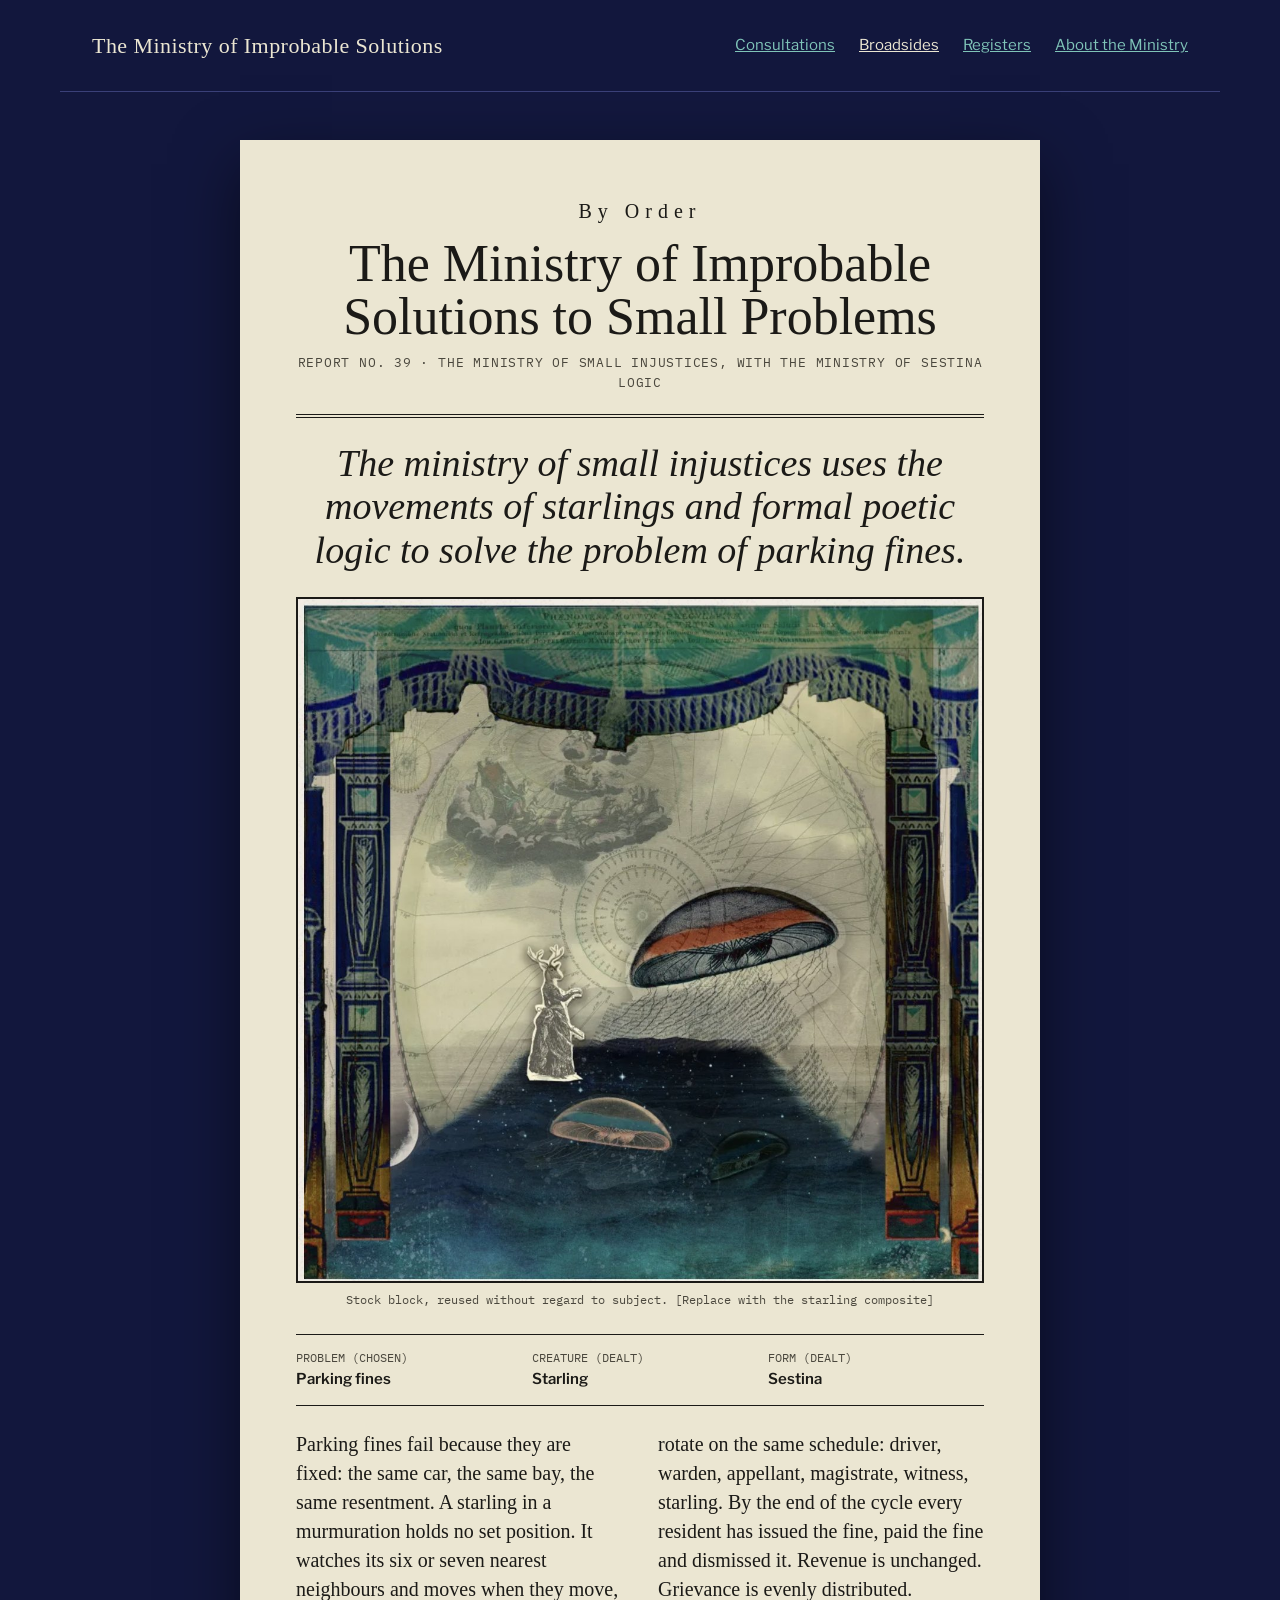
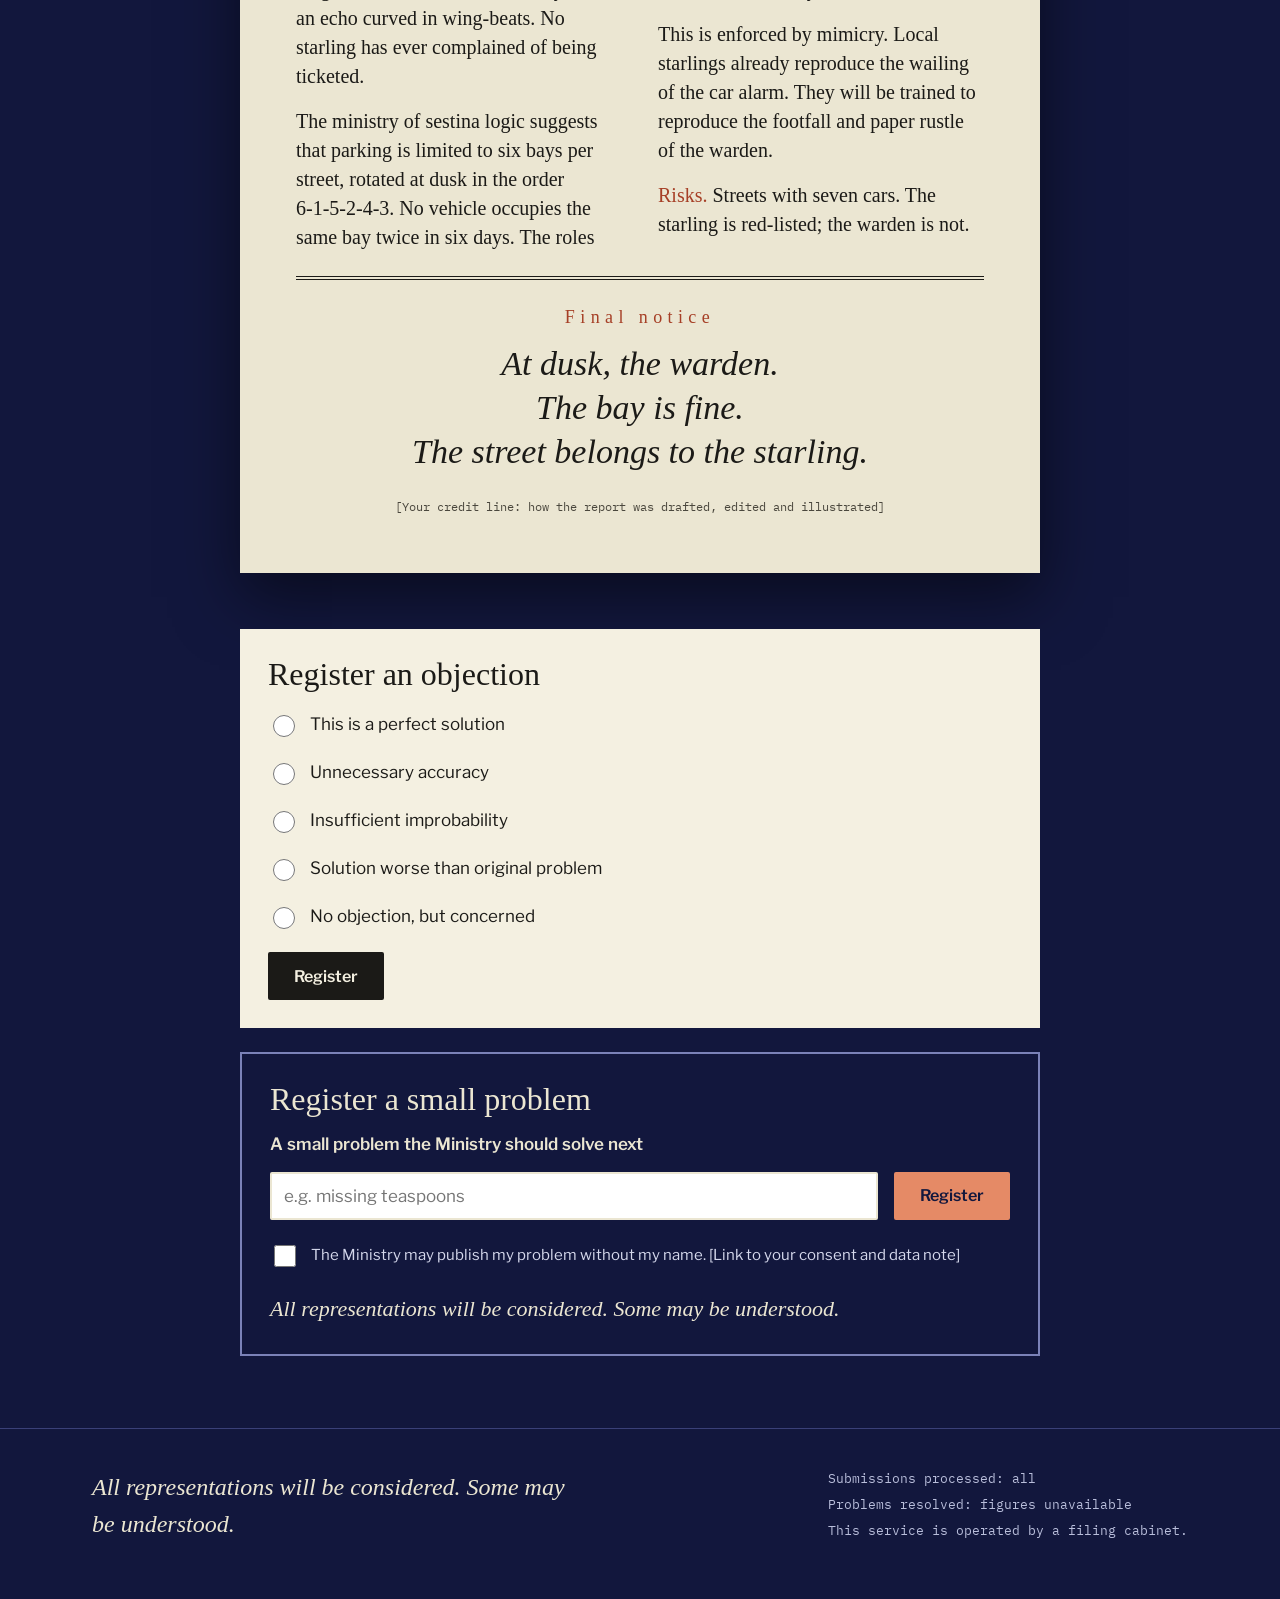
==== broadside.html @ 8d405b08 "Add files via upload" ====
<!doctype html>
<html lang="en">
<head>
<meta charset="utf-8">
<meta name="viewport" content="width=device-width, initial-scale=1">
<title>Report No. 39: Parking fines, by starling and sestina · The Ministry of Improbable Solutions</title>
<meta name="description" content="Report No. 39. Problem: parking fines. Creature: starling. Form: sestina.">
<link rel="preconnect" href="https://fonts.googleapis.com">
<link rel="preconnect" href="https://fonts.gstatic.com" crossorigin>
<link href="https://fonts.googleapis.com/css2?family=IM+Fell+English:ital@0;1&family=IM+Fell+English+SC&family=Libre+Franklin:wght@400;500;600&family=IBM+Plex+Mono:wght@400;500&display=swap" rel="stylesheet">
<link rel="stylesheet" href="styles.css">
</head>
<body>
<a class="skip-link" href="#main">Skip to the report</a>

<header class="site-header">
  <a class="site-name" href="index.html">The Ministry of Improbable Solutions</a>
  <nav class="site-nav" aria-label="Main">
    <a href="index.html">Consultations</a>
    <a href="broadside.html" aria-current="page">Broadsides</a>
    <a href="#register">Registers</a>
    <a href="index.html#about">About the Ministry</a>
  </nav>
</header>

<main id="main" class="page">

  <article class="sheet">
    <div class="masthead">
      <div class="masthead-order">By Order</div>
      <div class="masthead-name">The Ministry of Improbable Solutions to Small Problems</div>
      <div class="masthead-ref">Report No. 39 · The ministry of small injustices, with the ministry of sestina logic</div>
    </div>

    <h1 class="sheet-title">The ministry of small injustices uses the movements of starlings and formal poetic logic to solve the problem of parking fines.</h1>

    <figure class="plate">
      <img src="images/theatre.jpg" width="1156" height="1154" alt="Collaged paper theatre: blue and green proscenium columns frame an astronomical chart, a deer-headed figure in a Victorian dress, and jellyfish drifting over a dark sea.">
      <figcaption>Stock block, reused without regard to subject. [Replace with the starling composite]</figcaption>
    </figure>

    <dl class="particulars">
      <div><dt>Problem (chosen)</dt><dd>Parking fines</dd></div>
      <div><dt>Creature (dealt)</dt><dd>Starling</dd></div>
      <div><dt>Form (dealt)</dt><dd>Sestina</dd></div>
    </dl>

    <div class="report">
      <p>Parking fines fail because they are fixed: the same car, the same bay, the same resentment. A starling in a murmuration holds no set position. It watches its six or seven nearest neighbours and moves when they move, an echo curved in wing-beats. No starling has ever complained of being ticketed.</p>
      <p>The ministry of sestina logic suggests that parking is limited to six bays per street, rotated at dusk in the order <span style="white-space: nowrap">6-1-5-2-4-3</span>. No vehicle occupies the same bay twice in six days. The roles rotate on the same schedule: driver, warden, appellant, magistrate, witness, starling. By the end of the cycle every resident has issued the fine, paid the fine and dismissed it. Revenue is unchanged. Grievance is evenly distributed.</p>
      <p>This is enforced by mimicry. Local starlings already reproduce the wailing of the car alarm. They will be trained to reproduce the footfall and paper rustle of the warden.</p>
      <p><span class="head">Risks.</span> Streets with seven cars. The starling is red-listed; the warden is not.</p>
    </div>

    <div class="signage">
      <div class="signage-label">Final notice</div>
      <p>At dusk, the warden.<br>The bay is fine.<br>The street belongs to the starling.</p>
    </div>

    <p class="credit">[Your credit line: how the report was drafted, edited and illustrated]</p>
  </article>

  <section id="register" class="column" aria-label="Registers">

    <form class="register" id="objection-form">
      <fieldset>
        <legend>Register an objection</legend>
        <label class="option"><input type="radio" name="objection" value="perfect">This is a perfect solution</label>
        <label class="option"><input type="radio" name="objection" value="accuracy">Unnecessary accuracy</label>
        <label class="option"><input type="radio" name="objection" value="improbability">Insufficient improbability</label>
        <label class="option"><input type="radio" name="objection" value="worse">Solution worse than original problem</label>
        <label class="option"><input type="radio" name="objection" value="concerned">No objection, but concerned</label>
      </fieldset>
      <button type="submit" class="btn">Register</button>
      <p class="status" id="objection-status" role="status" hidden></p>
    </form>

    <form class="register referred" id="amendment-form" hidden>
      <p class="referral">Objection registered · you are referred to</p>
      <h2>The Public Amendments Office</h2>
      <label class="field-label" for="amendment">What would you keep, change or investigate in this proposal?</label>
      <p class="help">A sentence or two is enough. You do not have to agree with the Ministry.</p>
      <textarea id="amendment" name="amendment" rows="5"></textarea>
      <button type="submit" class="btn">Lodge amendment</button>
      <p class="small">Received by the Department of Improbable Improvements.</p>
      <p class="status" id="amendment-status" role="status" hidden></p>
    </form>

    <form class="register on-navy" id="problem-form">
      <h2>Register a small problem</h2>
      <label class="field-label" for="problem">A small problem the Ministry should solve next</label>
      <div class="row">
        <input id="problem" name="problem" type="text" placeholder="e.g. missing teaspoons">
        <button type="submit" class="btn btn-coral">Register</button>
      </div>
      <label class="option"><input type="checkbox" name="consent">The Ministry may publish my problem without my name. [Link to your consent and data note]</label>
      <p class="status" id="problem-status" role="status" hidden></p>
      <p class="status">All representations will be considered. Some may be understood.</p>
    </form>
  </section>
</main>

<footer class="site-footer">
  <div class="site-footer-inner">
    <p class="motto">All representations will be considered. Some may be understood.</p>
    <div class="footer-status">
      <span>Submissions processed: all</span>
      <span>Problems resolved: figures unavailable</span>
      <span>This service is operated by a filing cabinet.</span>
    </div>
  </div>
</footer>

<script src="script.js"></script>
</body>
</html>
---- styles.css ----
/* The Ministry of Improbable Solutions to Small Problems — shared styles */

:root {
  --navy: #12173d;
  --navy-line: #3a4078;
  --navy-outline: #7b82b8;
  --navy-muted: #b9bedb;
  --parchment: #ebe6d2;
  --paper: #f4f0e1;
  --ink: #1b1a17;
  --ink-soft: #33312a;
  --ink-muted: #4a473d;
  --vermilion: #a63f26;
  --coral: #e58a66;
  --teal: #7fc4b8;
  --display: 'IM Fell English', Georgia, serif;
  --display-sc: 'IM Fell English SC', Georgia, serif;
  --sans: 'Libre Franklin', system-ui, -apple-system, 'Segoe UI', sans-serif;
  --mono: 'IBM Plex Mono', ui-monospace, Menlo, monospace;
}

* { box-sizing: border-box; }

body {
  margin: 0;
  background: var(--navy);
  color: var(--parchment);
  font-family: var(--sans);
  font-size: 17px;
  line-height: 1.55;
}

a { color: var(--teal); }
a:hover { color: var(--parchment); }

button:focus-visible,
a:focus-visible,
input:focus-visible,
textarea:focus-visible {
  outline: 3px solid var(--coral);
  outline-offset: 3px;
}

[hidden] { display: none !important; }

.skip-link {
  position: absolute;
  left: -9999px;
}
.skip-link:focus {
  left: 12px;
  top: 12px;
  padding: 10px 14px;
  background: var(--parchment);
  color: var(--ink);
  z-index: 10;
}

/* Header and footer */

.site-header {
  max-width: 1160px;
  margin: 0 auto;
  padding: 22px 32px;
  display: flex;
  flex-wrap: wrap;
  gap: 12px 32px;
  align-items: center;
  justify-content: space-between;
  border-bottom: 1px solid var(--navy-line);
}
.site-name {
  font-family: var(--display-sc);
  font-size: 22px;
  letter-spacing: 0.02em;
  color: var(--parchment);
  text-decoration: none;
}
.site-nav {
  display: flex;
  flex-wrap: wrap;
  gap: 4px 24px;
  font-size: 15px;
}
.site-nav a { padding: 12px 0; }
.site-nav a[aria-current="page"] { color: var(--parchment); }

.site-footer { border-top: 1px solid var(--navy-line); }
.site-footer-inner {
  max-width: 1160px;
  margin: 0 auto;
  padding: 40px 32px 56px;
  display: flex;
  flex-wrap: wrap;
  gap: 24px 64px;
  justify-content: space-between;
}
.motto {
  margin: 0;
  font-family: var(--display);
  font-style: italic;
  font-size: 24px;
  max-width: 20em;
}
.footer-status {
  display: flex;
  flex-direction: column;
  gap: 6px;
  font-family: var(--mono);
  font-size: 13px;
  color: var(--navy-muted);
}

/* Page column */

.page {
  padding: 48px 20px 72px;
  display: flex;
  flex-direction: column;
  gap: 56px;
  align-items: center;
}
.column {
  width: 100%;
  max-width: 800px;
  display: flex;
  flex-direction: column;
  gap: 24px;
}

/* The printed sheet */

.sheet {
  width: 100%;
  max-width: 800px;
  background: var(--parchment);
  color: var(--ink);
  padding: clamp(20px, 5vw, 56px);
  display: flex;
  flex-direction: column;
  gap: 24px;
  box-shadow: 0 24px 60px rgba(0, 0, 0, 0.5);
}
.masthead {
  display: flex;
  flex-direction: column;
  gap: 10px;
  text-align: center;
  border-bottom: 4px double var(--ink);
  padding-bottom: 20px;
}
.masthead-order {
  font-family: var(--display-sc);
  font-size: 20px;
  letter-spacing: 0.3em;
}
.masthead-name {
  font-family: var(--display);
  font-size: clamp(30px, 5.4vw, 52px);
  line-height: 1.02;
}
.masthead-ref,
.mono-note {
  font-family: var(--mono);
  font-size: 13px;
  letter-spacing: 0.06em;
  text-transform: uppercase;
  color: var(--ink-muted);
}
.sheet-title {
  margin: 0;
  text-align: center;
  font-family: var(--display);
  font-style: italic;
  font-weight: 400;
  font-size: clamp(26px, 4vw, 38px);
  line-height: 1.15;
}
.sheet-lede {
  margin: 0;
  font-family: var(--display);
  font-size: 21px;
  line-height: 1.45;
  text-align: center;
}

.plate {
  margin: 0;
  display: flex;
  flex-direction: column;
  gap: 8px;
}
.plate-frame { position: relative; }
.plate img {
  display: block;
  width: 100%;
  height: auto;
  border: 2px solid var(--ink);
}
.plate figcaption {
  font-family: var(--mono);
  font-size: 12px;
  color: var(--ink-muted);
  text-align: center;
}
.stage-tag {
  position: absolute;
  left: 50%;
  top: 30%;
  transform: translateX(-50%);
  padding: 8px 18px;
  background: var(--paper);
  color: var(--ink);
  text-align: center;
  box-shadow: 0 8px 20px rgba(0, 0, 0, 0.5);
}
.stage-tag .tag-label {
  font-family: var(--mono);
  font-size: 11px;
  letter-spacing: 0.1em;
  text-transform: uppercase;
  color: var(--ink-muted);
}
.stage-tag .tag-name {
  font-family: var(--display);
  font-style: italic;
  font-size: clamp(22px, 4vw, 30px);
  line-height: 1.1;
}

/* Forms on the sheet (home) */

.sheet-form {
  display: flex;
  flex-direction: column;
  gap: 12px;
  border-top: 1px solid var(--ink);
  padding-top: 20px;
}
.form-heading {
  margin: 0;
  font-family: var(--mono);
  font-weight: 500;
  font-size: 13px;
  letter-spacing: 0.08em;
  text-transform: uppercase;
  color: var(--vermilion);
}
.row {
  display: flex;
  flex-wrap: wrap;
  gap: 10px 16px;
  align-items: center;
}

.btn {
  min-height: 48px;
  padding: 0 24px;
  font: 600 16px var(--sans);
  border-radius: 2px;
  border: 2px solid var(--ink);
  background: var(--ink);
  color: var(--paper);
  cursor: pointer;
}
.btn-outline {
  background: transparent;
  color: var(--ink);
  font-weight: 500;
}
.btn-coral {
  background: var(--coral);
  border-color: var(--coral);
  color: var(--navy);
}
.choice {
  min-height: 46px;
  padding: 0 18px;
  font: 500 16px var(--sans);
  color: var(--ink);
  background: transparent;
  border: 2px solid var(--ink);
  border-radius: 2px;
  cursor: pointer;
}
.choice[aria-pressed="true"] {
  background: var(--ink);
  color: var(--paper);
  font-weight: 600;
}

.dealt-card {
  min-width: 170px;
  padding: 12px 18px;
  background: var(--navy);
  color: var(--parchment);
  border-radius: 2px;
}
.dealt-card .card-label {
  font-family: var(--mono);
  font-size: 11px;
  letter-spacing: 0.1em;
  text-transform: uppercase;
  color: var(--navy-muted);
}
.dealt-card .card-value {
  font-family: var(--display);
  font-size: 32px;
  line-height: 1.1;
}
.dealt-card .card-value.form { font-style: italic; }

.sheet-action {
  display: flex;
  flex-direction: column;
  gap: 12px;
  align-items: center;
  text-align: center;
  border-top: 4px double var(--ink);
  padding-top: 24px;
}
.cta {
  display: inline-flex;
  align-items: center;
  min-height: 54px;
  padding: 0 28px;
  font: 600 17px var(--sans);
  color: var(--paper);
  background: var(--navy);
  text-decoration: none;
  border-radius: 2px;
}
.cta:hover { color: #ffffff; }
.summary {
  margin: 0;
  font-family: var(--mono);
  font-size: 13px;
  color: var(--ink-muted);
}

/* Recently issued */

.section-title {
  margin: 0;
  font-family: var(--display);
  font-weight: 400;
  font-size: 34px;
  line-height: 1.1;
}
.issued {
  display: flex;
  flex-direction: column;
  gap: 8px;
  padding: 22px 24px;
  background: var(--paper);
  color: var(--ink);
  text-decoration: none;
}
.issued:hover { color: var(--ink); background: #ffffff; }
.issued .issued-ref {
  font-family: var(--mono);
  font-size: 13px;
  color: var(--ink-muted);
}
.issued .issued-line {
  font-family: var(--display);
  font-style: italic;
  font-size: 26px;
  line-height: 1.2;
}

/* Broadside report */

.particulars {
  margin: 0;
  display: grid;
  grid-template-columns: repeat(auto-fit, minmax(150px, 1fr));
  gap: 12px 20px;
  padding: 14px 0;
  border-top: 1px solid var(--ink);
  border-bottom: 1px solid var(--ink);
  font-size: 15px;
}
.particulars dt {
  font-family: var(--mono);
  font-size: 12px;
  text-transform: uppercase;
  color: var(--ink-muted);
}
.particulars dd { margin: 0; font-weight: 600; }

.report {
  columns: 300px 2;
  column-gap: 36px;
  font-family: var(--display);
  font-size: 20px;
  line-height: 1.45;
}
.report p { margin: 0 0 16px; }
.report p:last-child { margin-bottom: 0; }
.report .head {
  font-family: var(--display-sc);
  color: var(--vermilion);
}

.signage {
  display: flex;
  flex-direction: column;
  gap: 10px;
  align-items: center;
  text-align: center;
  border-top: 4px double var(--ink);
  padding-top: 24px;
}
.signage-label {
  font-family: var(--display-sc);
  font-size: 18px;
  letter-spacing: 0.3em;
  color: var(--vermilion);
}
.signage p {
  margin: 0;
  font-family: var(--display);
  font-style: italic;
  font-size: clamp(23px, 4vw, 34px);
  line-height: 1.3;
}
.credit {
  margin: 0;
  font-family: var(--mono);
  font-size: 12px;
  color: var(--ink-muted);
  text-align: center;
}

/* Registers */

.register {
  background: var(--paper);
  color: var(--ink);
  padding: 28px;
  display: flex;
  flex-direction: column;
  gap: 14px;
}
.register.referred { border-top: 6px solid var(--vermilion); }
.register.on-navy {
  background: transparent;
  color: var(--parchment);
  border: 2px solid var(--navy-outline);
}
.register h2,
.register legend {
  margin: 0;
  padding: 0;
  font-family: var(--display);
  font-weight: 400;
  font-size: 32px;
  line-height: 1.1;
}
.register fieldset {
  margin: 0;
  padding: 0;
  border: 0;
  display: flex;
  flex-direction: column;
  gap: 4px;
}
.register legend { margin-bottom: 10px; }
.register .btn { align-self: flex-start; }
.option {
  display: flex;
  gap: 12px;
  align-items: center;
  min-height: 44px;
}
.option input {
  width: 22px;
  height: 22px;
  flex: none;
  accent-color: var(--ink);
}
.on-navy .option { font-size: 15px; color: #d5d8ec; }
.on-navy .option input { accent-color: var(--coral); }
.field-label { font-weight: 600; }
.help { margin: 0; font-size: 15px; color: var(--ink-soft); }
.small { margin: 0; font-size: 14px; color: var(--ink-muted); }
.on-navy .small { color: var(--navy-muted); }
.referral {
  margin: 0;
  font-family: var(--mono);
  font-size: 13px;
  letter-spacing: 0.08em;
  text-transform: uppercase;
  color: var(--vermilion);
}
.status {
  margin: 0;
  font-family: var(--display);
  font-style: italic;
  font-size: 22px;
}
textarea,
input[type="text"] {
  width: 100%;
  padding: 12px;
  font: 400 17px var(--sans);
  color: var(--ink);
  background: #ffffff;
  border: 2px solid var(--ink);
  border-radius: 2px;
}
input[type="text"] {
  flex: 1 1 280px;
  min-width: 0;
  min-height: 48px;
  padding: 0 12px;
}
.on-navy input[type="text"] { border-color: var(--parchment); }

@media (max-width: 520px) {
  body { font-size: 16px; }
  .site-header { padding: 14px 16px; }
  .page { padding: 16px 10px 48px; gap: 32px; }
  .register { padding: 20px 16px; }
  .register .btn { align-self: stretch; }
  .report { font-size: 19px; }
  .site-footer-inner { padding: 28px 16px 40px; }
}
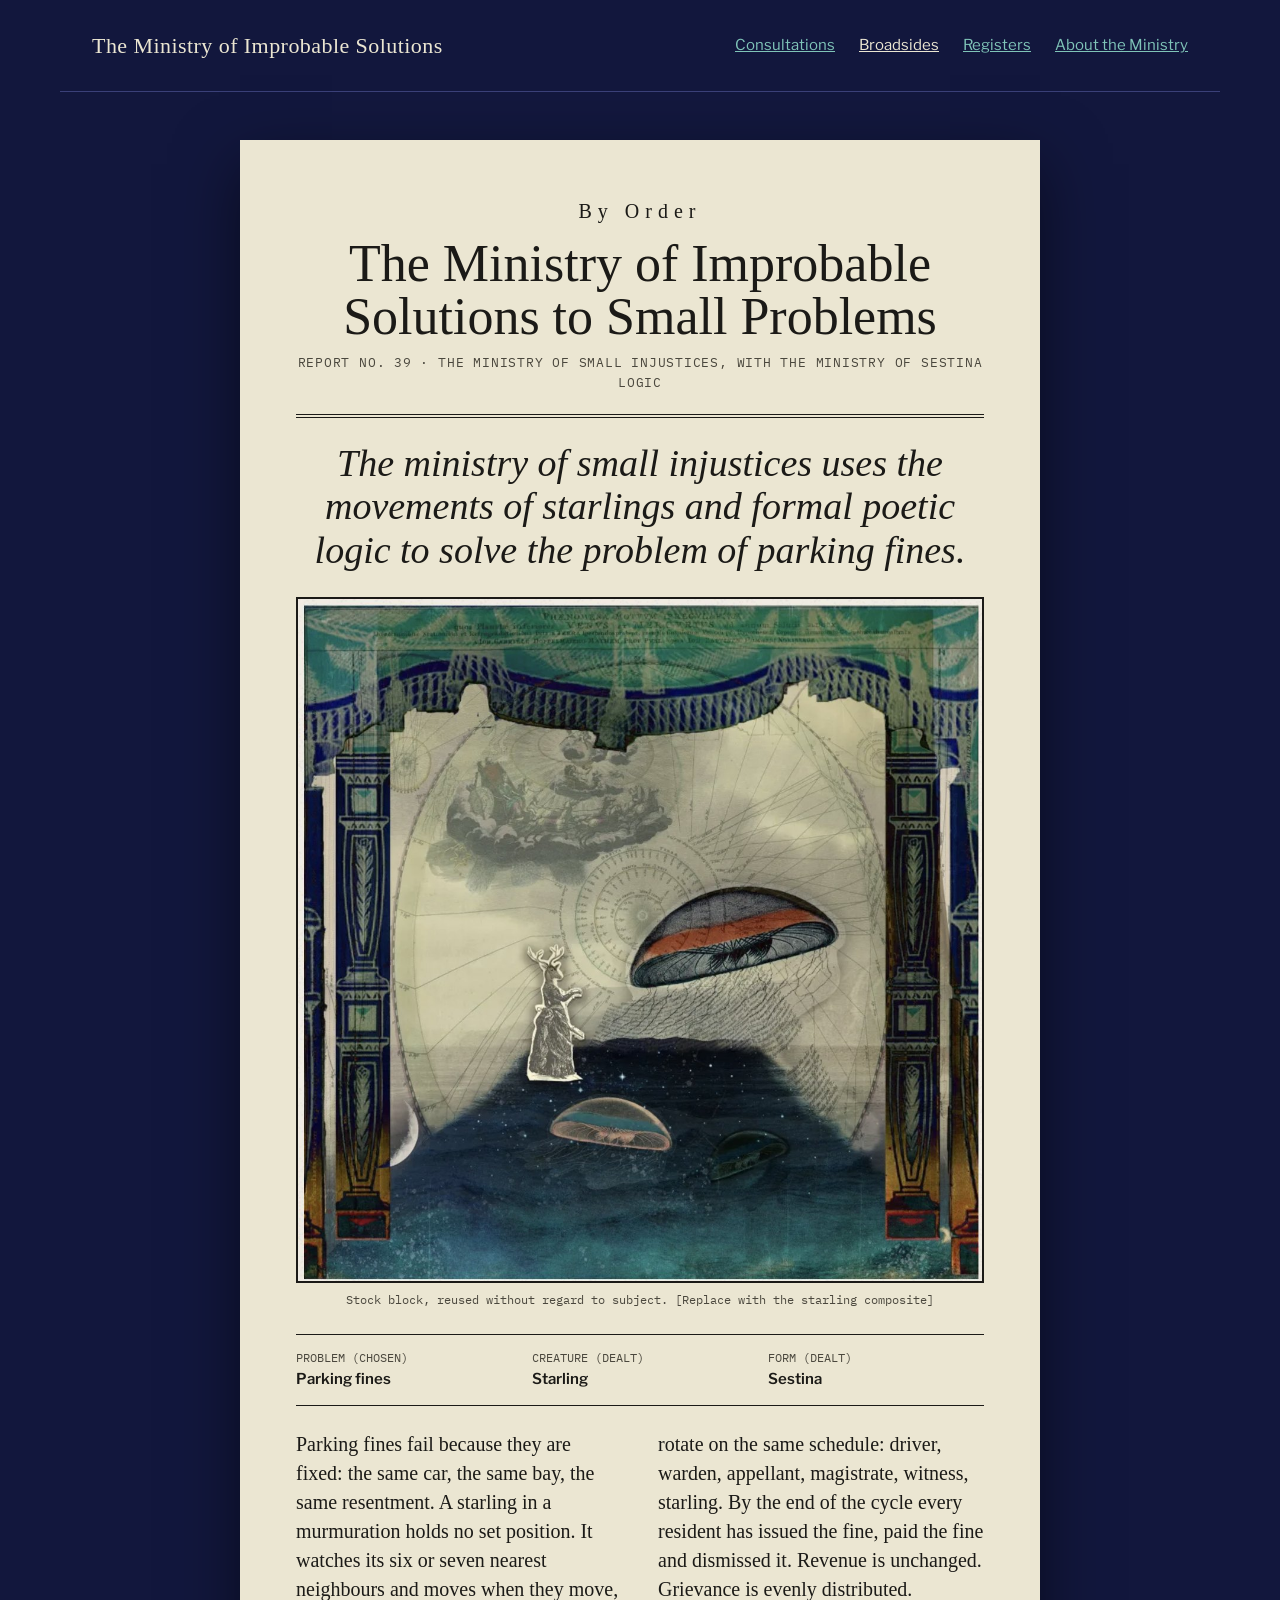
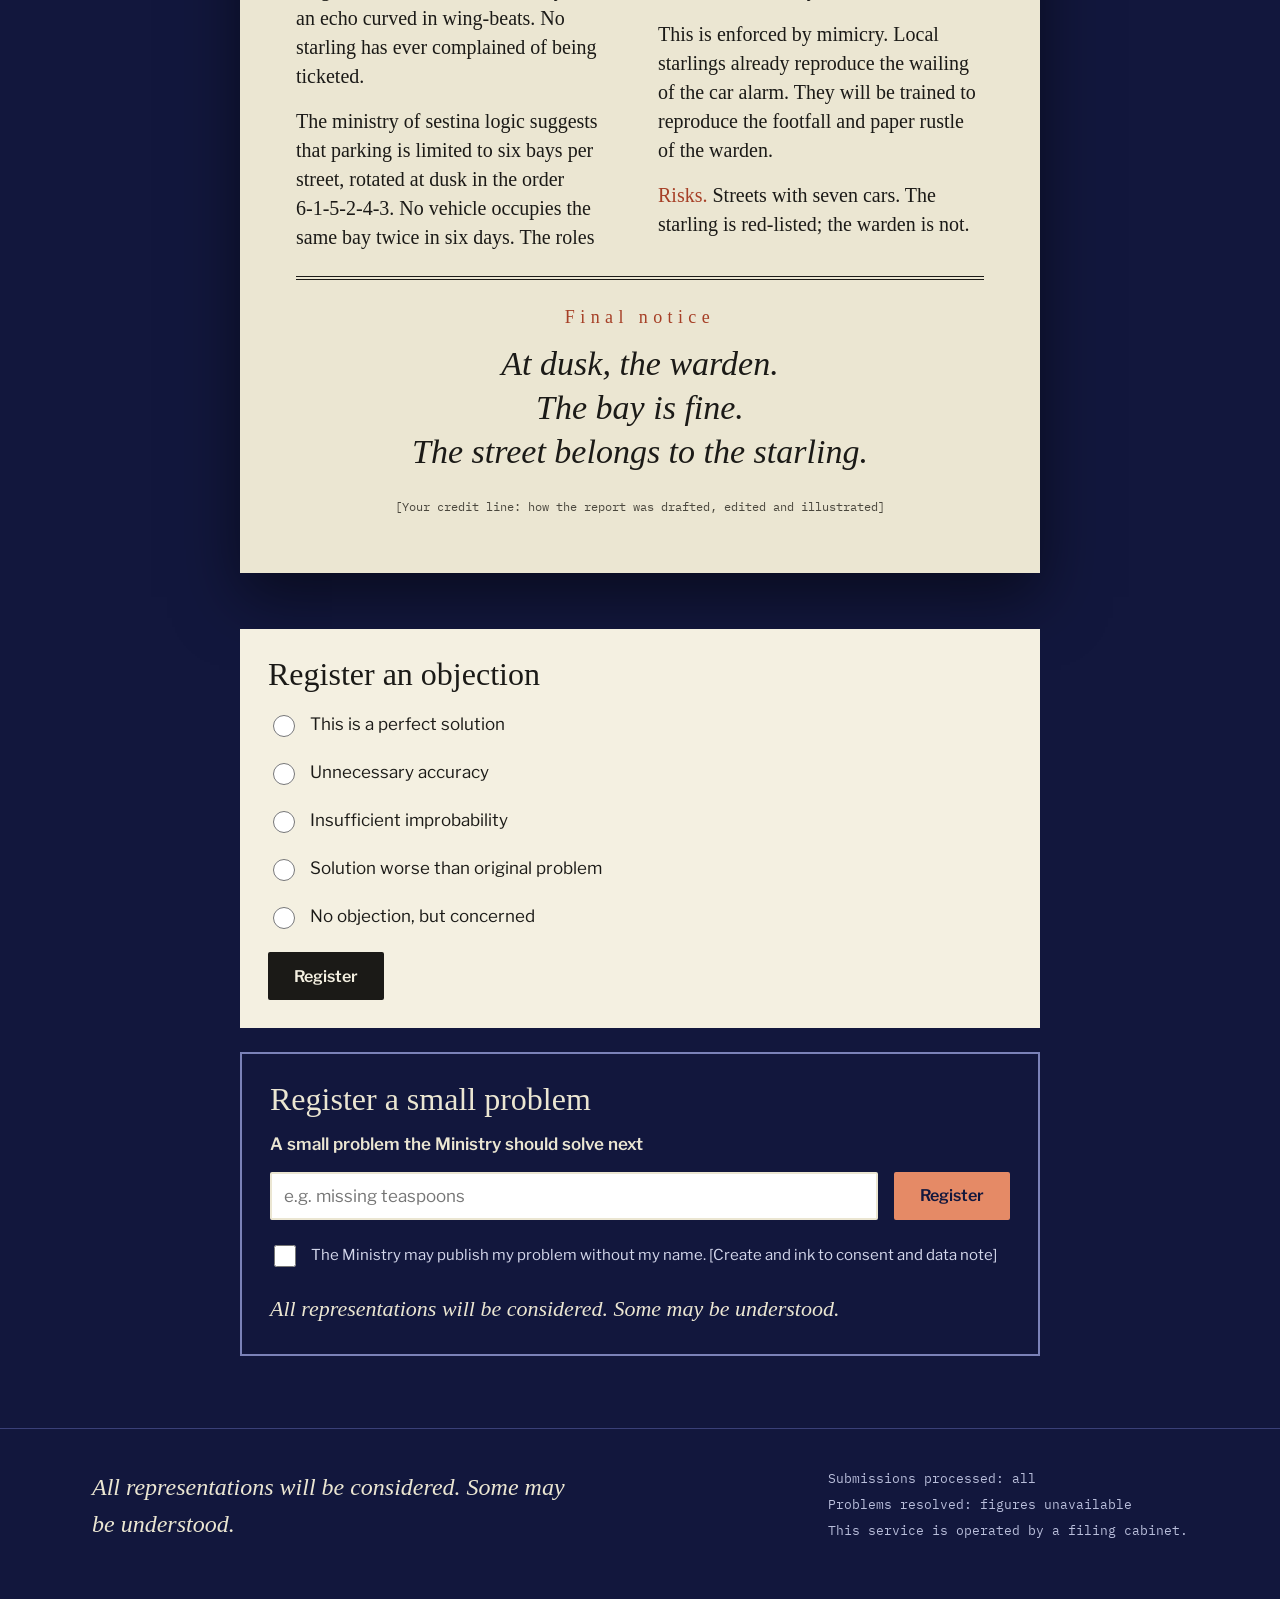
==== commit 3006a4a0: "Fix typo in consent label link text" ====
--- a/broadside.html
+++ b/broadside.html
@@ -93,7 +93,7 @@
         <input id="problem" name="problem" type="text" placeholder="e.g. missing teaspoons">
         <button type="submit" class="btn btn-coral">Register</button>
       </div>
-      <label class="option"><input type="checkbox" name="consent">The Ministry may publish my problem without my name. [Link to your consent and data note]</label>
+      <label class="option"><input type="checkbox" name="consent">The Ministry may publish my problem without my name. [Create and ink to consent and data note]</label>
       <p class="status" id="problem-status" role="status" hidden></p>
       <p class="status">All representations will be considered. Some may be understood.</p>
     </form>
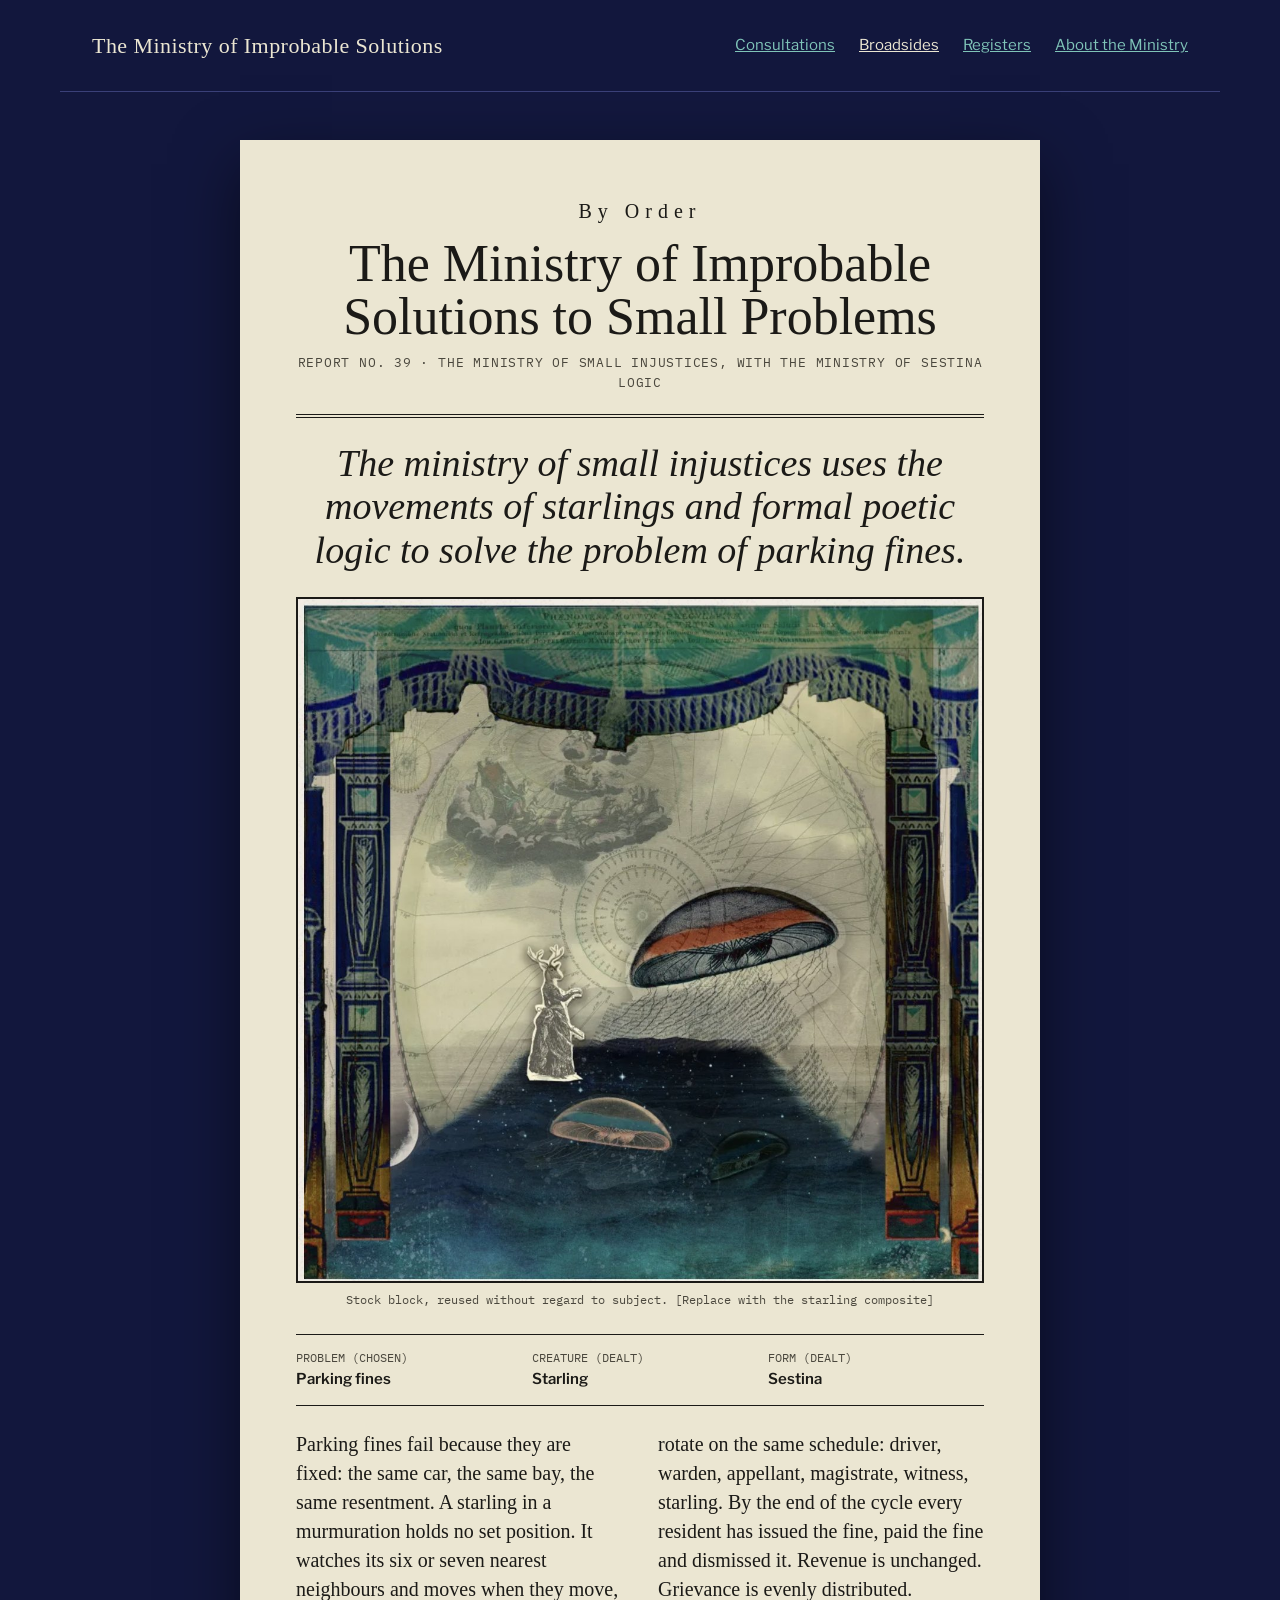
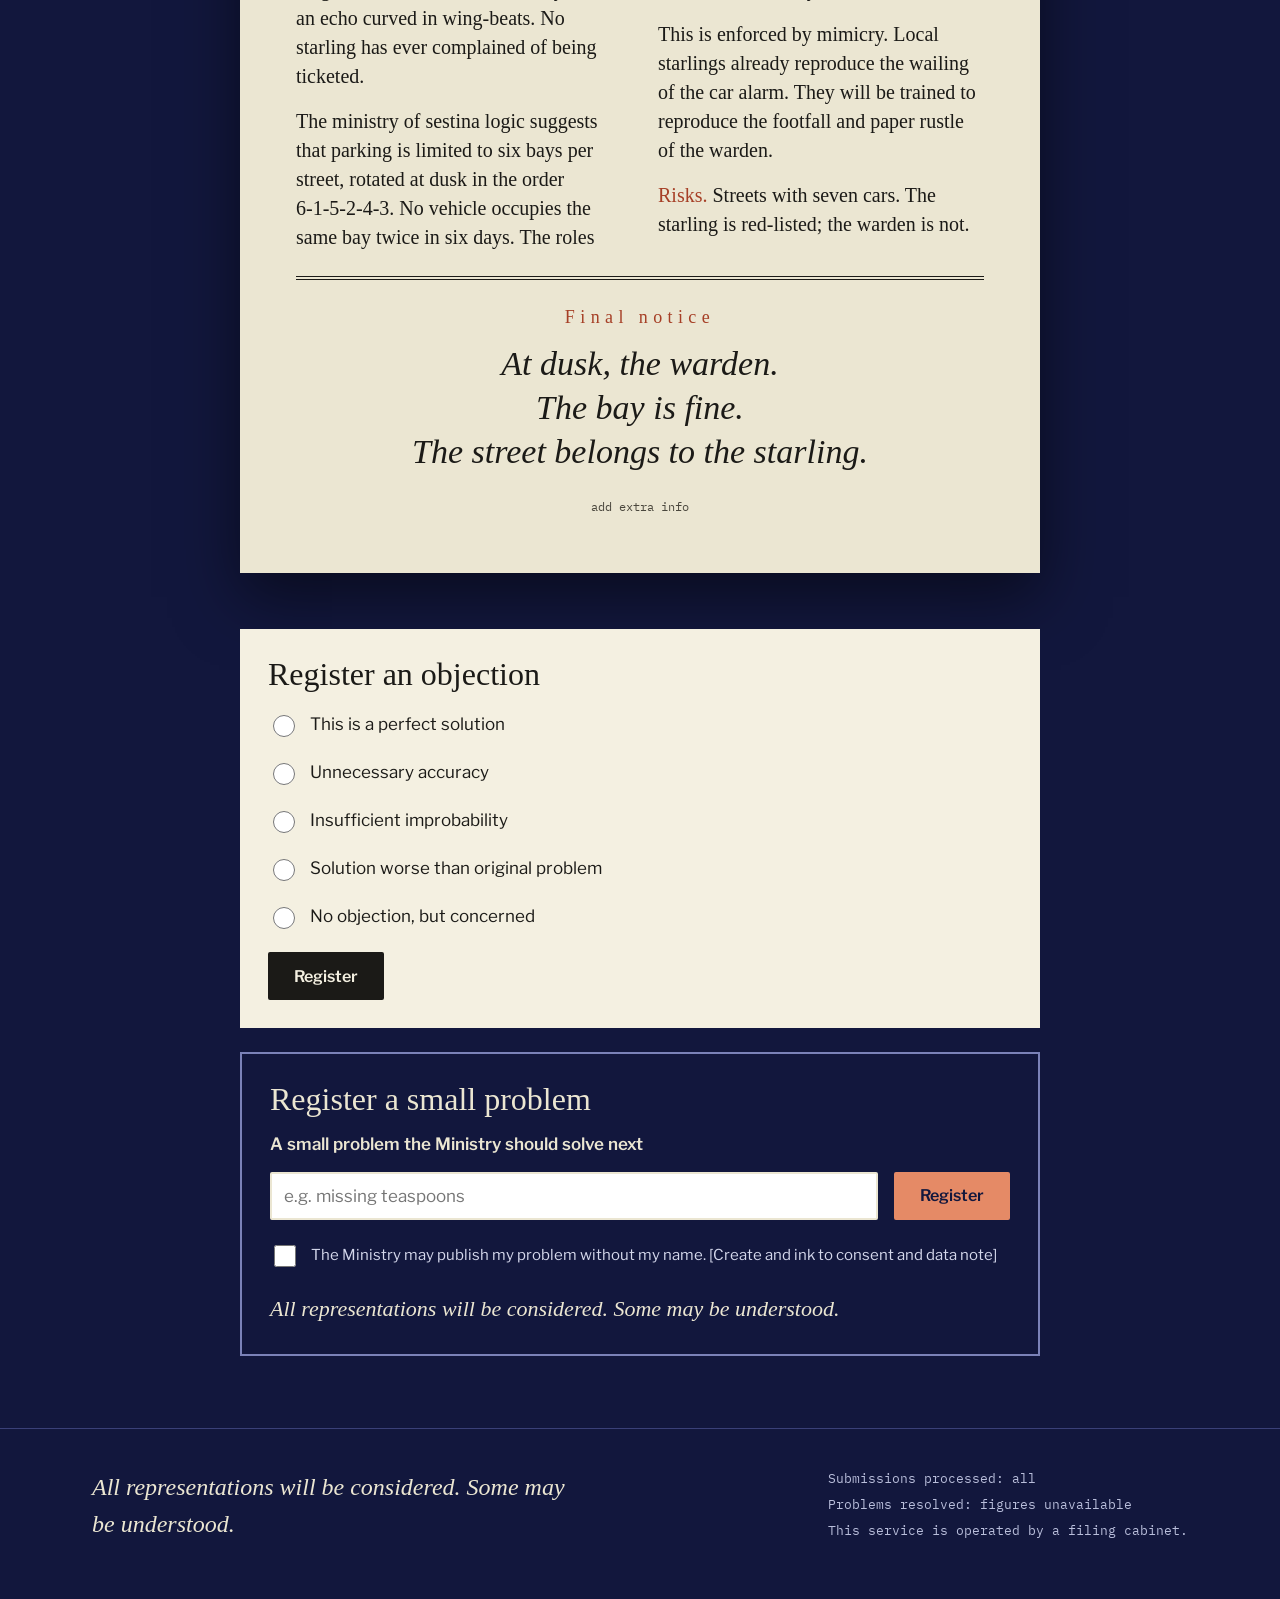
==== commit 82cf4b35: "Update credit line text in broadside.html" ====
--- a/broadside.html
+++ b/broadside.html
@@ -57,7 +57,7 @@
       <p>At dusk, the warden.<br>The bay is fine.<br>The street belongs to the starling.</p>
     </div>
 
-    <p class="credit">[Your credit line: how the report was drafted, edited and illustrated]</p>
+    <p class="credit">add extra info</p>
   </article>
 
   <section id="register" class="column" aria-label="Registers">
